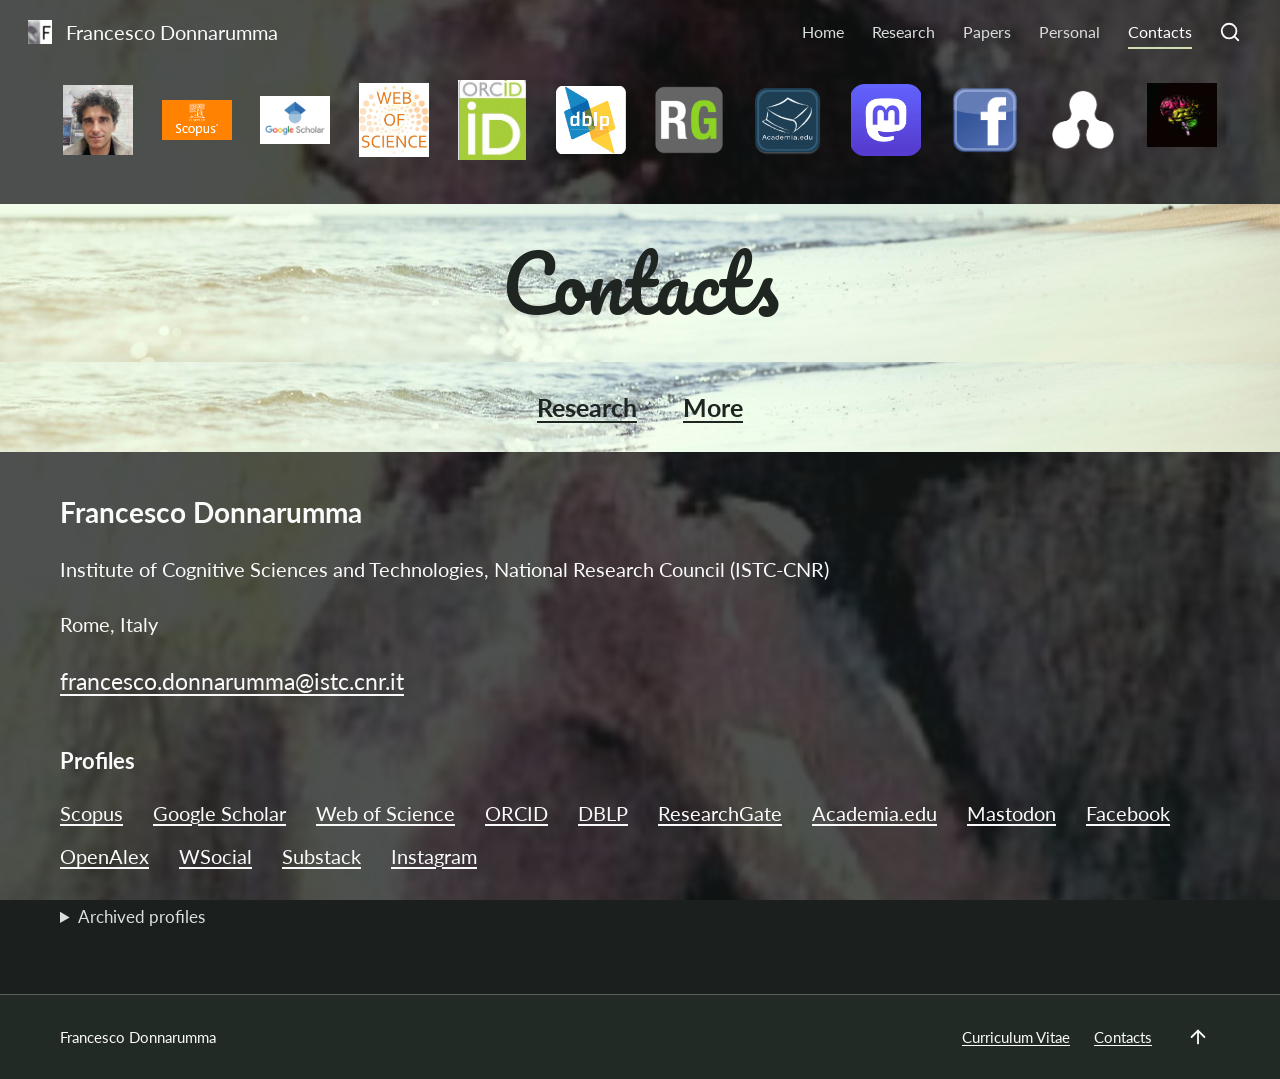
==== contacts/index.html @ 8c65efda "Add offline personal website with official OpenAlex logo and current CV" ====
<!doctype html>
<html lang="en">
<head>
  <meta charset="utf-8">
  <meta name="viewport" content="width=device-width, initial-scale=1">
  <meta name="description" content="Researcher at ISTC-CNR. Computational models of cognition, active inference, social interaction and planning.">
  <meta name="robots" content="noindex, nofollow">
  <meta name="theme-color" content="#252928">
  <meta property="og:type" content="website">
  <meta property="og:title" content="Contacts | Francesco Donnarumma">
  <meta property="og:description" content="Researcher at ISTC-CNR. Computational models of cognition, active inference, social interaction and planning.">
  <meta property="og:url" content="https://donnarumma.github.io/contacts/">
  <meta property="og:image" content="https://donnarumma.github.io/assets/images/research-3-0.jpg">
  <title>Contacts | Francesco Donnarumma</title>
  <link rel="canonical" href="https://donnarumma.github.io/contacts/">
  <link rel="icon" href="../assets/images/site-logo.gif">
  <link rel="stylesheet" href="../assets/css/site.css">
  <style>body { background-image: url('../assets/images/angel-background.jpg'); } .page-banner, .name-banner, .page-links { background-image: url('../assets/images/shoreline-banner.jpg'); }</style>
  <script defer src="../assets/vendor/lucide.min.js"></script>
  <script defer src="../assets/js/search-index.js"></script>
  <script defer src="../assets/js/site.js"></script>
</head>
<body data-page="contacts" data-prefix="../">
  <a class="skip-link" href="#main">Skip to main content</a>
  <header class="site-header" id="top">
    <div class="topbar">
      <a class="brand" href="../index.html"><img src="../assets/images/site-logo.gif" alt="" width="24" height="24"><span>Francesco Donnarumma</span></a>
      <div class="navigation-tools">
        <nav aria-label="Main navigation" id="navigation"><a href="../home/index.html">Home</a><a href="../research/index.html">Research</a><a href="../papers/index.html">Papers</a><a href="../personal/index.html">Personal</a><a href="../contacts/index.html" aria-current="page">Contacts</a></nav>
        <button class="icon-button search-toggle" type="button" data-search-open title="Search this site" aria-label="Search this site" hidden><i data-lucide="search" aria-hidden="true"></i></button>
        <button class="icon-button menu-toggle" type="button" data-menu-toggle aria-label="Open navigation" aria-expanded="false" aria-controls="navigation" hidden><i data-lucide="menu" aria-hidden="true"></i></button>
      </div>
    </div>
    <div class="profile-strip" aria-label="Academic and public profiles"><a class="profile-link" href="https://www.istc.cnr.it/en/people/francesco-donnarumma" title="ISTC-CNR"><img src="../assets/images/profile-istc-cnr.jpg" alt="ISTC-CNR" width="649" height="649" class="" loading="eager" decoding="async"></a><a class="profile-link" href="https://www.scopus.com/authid/detail.uri?authorId=36665940900" title="Scopus"><img src="../assets/images/profile-scopus.png" alt="Scopus" width="1080" height="614" class="" loading="eager" decoding="async"></a><a class="profile-link" href="https://scholar.google.it/citations?user=cz9mqq4AAAAJ" title="Google Scholar"><img src="../assets/images/profile-google-scholar.png" alt="Google Scholar" width="1280" height="894" class="" loading="eager" decoding="async"></a><a class="profile-link" href="https://www.webofscience.com/wos/author/record/F-6894-2014" title="Web of Science"><img src="../assets/images/profile-web-of-science.png" alt="Web of Science" width="487" height="508" class="" loading="eager" decoding="async"></a><a class="profile-link" href="https://orcid.org/0000-0003-4248-5360" title="ORCID"><img src="../assets/images/profile-orcid.png" alt="ORCID" width="149" height="175" class="" loading="eager" decoding="async"></a><a class="profile-link" href="https://dblp.org/pid/51/5522.html" title="DBLP"><img src="../assets/images/profile-dblp.png" alt="DBLP" width="536" height="526" class="" loading="eager" decoding="async"></a><a class="profile-link" href="https://www.researchgate.net/profile/Francesco-Donnarumma" title="ResearchGate"><img src="../assets/images/profile-researchgate.png" alt="ResearchGate" width="401" height="394" class="" loading="eager" decoding="async"></a><a class="profile-link" href="https://cnr-it.academia.edu/FrancescoDonnarumma" title="Academia.edu"><img src="../assets/images/profile-academia-edu.png" alt="Academia.edu" width="512" height="512" class="" loading="eager" decoding="async"></a><a class="profile-link" href="https://fediscience.org/@francesco_donnarumma" title="Mastodon"><img src="../assets/images/profile-mastodon.png" alt="Mastodon" width="496" height="512" class="" loading="eager" decoding="async"></a><a class="profile-link" href="https://www.facebook.com/DonnarummaFrancesco" title="Facebook"><img src="../assets/images/profile-facebook.png" alt="Facebook" width="1280" height="1280" class="" loading="eager" decoding="async"></a><a class="profile-link profile-openalex" href="https://openalex.org/authors/A5048689229" title="OpenAlex"><img src="../assets/images/profile-openalex.png" alt="OpenAlex" width="526" height="526" class="" loading="eager" decoding="async"></a><img src="../assets/images/brain-animation.gif" alt="Animated brain" width="99" height="90" class="brain" loading="eager" decoding="async"></div>
  </header>
  <main id="main"><section class="page-banner"><h1>Contacts</h1></section><nav class="page-links" aria-label="Related pages"><a href="../research/index.html" class="">Research</a><a href="../researchmore/index.html" class="">More</a></nav><section class="surface contacts-section"><div class="content-width"><h2>Francesco Donnarumma</h2><p>Institute of Cognitive Sciences and Technologies, National Research Council (ISTC-CNR)</p><p>Rome, Italy</p><p class="email"><a href="mailto:francesco.donnarumma@istc.cnr.it" class="">francesco.donnarumma@istc.cnr.it</a></p><h3>Profiles</h3><ul class="contact-links"><li><a href="https://www.scopus.com/authid/detail.uri?authorId=36665940900" class="">Scopus</a></li><li><a href="https://scholar.google.it/citations?user=cz9mqq4AAAAJ" class="">Google Scholar</a></li><li><a href="https://www.webofscience.com/wos/author/record/F-6894-2014" class="">Web of Science</a></li><li><a href="https://orcid.org/0000-0003-4248-5360" class="">ORCID</a></li><li><a href="https://dblp.org/pid/51/5522.html" class="">DBLP</a></li><li><a href="https://www.researchgate.net/profile/Francesco-Donnarumma" class="">ResearchGate</a></li><li><a href="https://cnr-it.academia.edu/FrancescoDonnarumma" class="">Academia.edu</a></li><li><a href="https://fediscience.org/@francesco_donnarumma" class="">Mastodon</a></li><li><a href="https://www.facebook.com/DonnarummaFrancesco" class="">Facebook</a></li><li><a href="https://openalex.org/authors/A5048689229" class="">OpenAlex</a></li><li><a href="https://wsocial.eu/profile/fran-donnarumma.wsocial.eu" class="">WSocial</a></li><li><a href="https://substack.com/@donnarummafrancesco" class="">Substack</a></li><li><a href="https://www.instagram.com/francesco___donnarumma/" class="">Instagram</a></li></ul><details class="archived-profiles"><summary>Archived profiles</summary><ul class="contact-links"><li><a href="https://x.com/FranDonnarumma" class="">X / Twitter</a></li><li><a href="https://www.linkedin.com/in/francesco-donnarumma/" class="">LinkedIn</a></li></ul></details></div></section></main>
  <footer class="site-footer">
    <div class="content-width footer-inner"><span>Francesco Donnarumma</span><nav aria-label="Footer"><a href="../assets/downloads/francesco-donnarumma-cv.pdf">Curriculum Vitae</a><a href="../contacts/index.html">Contacts</a><a class="icon-button" href="#top" title="Back to top" aria-label="Back to top"><i data-lucide="arrow-up" aria-hidden="true"></i></a></nav></div>
  </footer>
  <dialog class="search-dialog" aria-labelledby="search-heading">
    <div class="dialog-heading"><h2 id="search-heading">Search</h2><button class="icon-button" type="button" data-search-close title="Close search" aria-label="Close search"><i data-lucide="x" aria-hidden="true"></i></button></div>
    <form role="search" class="site-search"><label for="site-query" class="sr-only">Search this site</label><input id="site-query" name="q" type="search" autocomplete="off" placeholder="Search this site"><button class="icon-button" type="submit" title="Search" aria-label="Search"><i data-lucide="search" aria-hidden="true"></i></button></form>
    <p class="search-status" role="status"></p><ol class="search-results"></ol>
  </dialog>
</body>
</html>
---- assets/css/site.css ----
@font-face { font-family: Lato; src: url('../fonts/Lato-Regular.ttf') format('truetype'); font-weight: 400; font-style: normal; font-display: swap; }
@font-face { font-family: Lato; src: url('../fonts/Lato-Bold.ttf') format('truetype'); font-weight: 700; font-style: normal; font-display: swap; }
@font-face { font-family: Lato; src: url('../fonts/Lato-Italic.ttf') format('truetype'); font-weight: 400; font-style: italic; font-display: swap; }
@font-face { font-family: Pacifico; src: url('../fonts/Pacifico-Regular.ttf') format('truetype'); font-weight: 400; font-style: normal; font-display: swap; }

:root { color-scheme: dark; --ink: #fafafa; --muted: #d8ddda; --line: #68716b; --focus: #ffdf86; }
* { box-sizing: border-box; letter-spacing: 0; }
[hidden] { display: none !important; }
html { scroll-padding-top: 24px; }
body { margin: 0; font: 400 20px/1.55 Lato, Arial, sans-serif; color: var(--ink); background: #303632 center / cover fixed; }
a { color: inherit; text-underline-offset: .16em; overflow-wrap: anywhere; }
a:hover { color: var(--focus); }
a:focus-visible, button:focus-visible, input:focus-visible, select:focus-visible, summary:focus-visible { outline: 3px solid var(--focus); outline-offset: 5px; }
button, input, select { font: inherit; }
button, select { cursor: pointer; }
button { color: inherit; }
img { max-width: 100%; height: auto; }
svg { width: 22px; height: 22px; flex: none; pointer-events: none; }
figure, h1, h2, h3, p { margin: 0; }
h2 { font-size: 28px; line-height: 1.3; font-weight: 700; }
h3 { font-size: 22px; }
p + p { margin-top: 24px; }
.content-width { width: min(1160px, calc(100% - 64px)); margin-inline: auto; }
.surface { background-color: rgb(22 26 24 / 76%); }
.sr-only { position: absolute; width: 1px; height: 1px; padding: 0; margin: -1px; overflow: hidden; clip: rect(0,0,0,0); white-space: nowrap; border: 0; }
.skip-link { position: absolute; z-index: 50; top: -100px; left: 16px; background: #fff; color: #111; padding: 12px; }
.skip-link:focus { top: 10px; }

.site-header { background: rgb(16 20 18 / 75%); }
.topbar { min-height: 64px; display: flex; justify-content: space-between; align-items: center; gap: 24px; padding: 8px 28px; }
.brand { display: flex; align-items: center; gap: 14px; text-decoration: none; font-size: 20px; line-height: 1.3; }
.brand img { width: 24px; height: 24px; object-fit: contain; flex-shrink: 0; }
.navigation-tools { display: flex; gap: 16px; align-items: center; }
#navigation { display: flex; align-items: center; gap: 28px; font-size: 16px; }
#navigation a { color: var(--muted); text-decoration: none; padding-block: 10px; }
#navigation a:hover, #navigation a[aria-current] { color: #fff; }
#navigation a[aria-current] { text-decoration: underline; text-decoration-color: #d1dfb3; text-decoration-thickness: 2px; text-underline-offset: 9px; }
.icon-button { display: inline-flex; align-items: center; justify-content: center; width: 44px; height: 44px; padding: 0; border: 0; background: transparent; border-radius: 4px; flex-shrink: 0; }
.icon-button:hover { background-color: rgb(255 255 255 / 12%); color: var(--focus); }
.menu-toggle { display: none; }
.profile-strip { width: min(1160px, calc(100% - 64px)); margin: auto; min-height: 140px; padding: 16px 0 30px; display: grid; grid-template-columns: repeat(12, minmax(0, 1fr)); align-items: start; justify-items: center; gap: 22px; }
.profile-link { display: flex; align-items: center; justify-content: center; width: 70px; height: 80px; border-radius: 4px; }
.profile-link img { width: auto; max-height: 80px; max-width: 70px; object-fit: contain; transition: transform .15s; }
.profile-link:hover img { transform: translateY(-3px); }
.profile-openalex img { width: calc(100% - 8px); max-height: calc(100% - 8px); }
.brain { width: 70px; height: 70px; object-fit: contain; }

.page-banner, .name-banner, .page-links { background: #e0ece0 center / cover; color: #1f2521; }
.page-banner { min-height: 158px; display: grid; place-items: center; padding: 20px; }
.page-banner h1 { font: 400 76px/1.3 Pacifico, cursive; text-align: center; }
.page-links { display: flex; flex-wrap: wrap; gap: 16px 46px; justify-content: center; align-items: center; min-height: 90px; padding: 20px 24px; font-size: 25px; font-weight: 700; }
.page-links a:hover { color: #14654d; }
.name-banner { padding-block: 18px; }
.name-letters { width: min(960px, calc(100% - 48px)); margin: auto; }
.letter-row { display: flex; justify-content: center; align-items: center; gap: 30px; height: 82px; }
.letter-row img { width: 66px; height: 64px; object-fit: contain; min-width: 0; }
.home-media { padding-block: 28px; }
.media-layout { display: grid; grid-template-columns: 370px minmax(0, 1fr); gap: 120px; align-items: start; }
.angel { height: 490px; }
.angel img { width: 100%; height: 100%; object-fit: contain; object-position: top center; }
.video-grid { display: grid; grid-template-columns: repeat(2, minmax(0, 1fr)); gap: 28px; }
.video { position: relative; display: block; aspect-ratio: 4 / 3; background: #101412; overflow: hidden; }
.video > img { display: block; width: 100%; height: 100%; object-fit: cover; }
.video-play { position: absolute; left: 50%; top: 50%; transform: translate(-50%, -50%); width: 64px; height: 46px; display: grid; place-items: center; background: #e81c3a; border-radius: 8px; color: #fff; }
.video-play svg { fill: currentColor; width: 24px; }
.video:hover .video-play { background: #b20b29; }
.video-title { position: absolute; bottom: 0; width: 100%; background: rgb(8 12 10 / 88%); color: #fff; padding: 7px 12px; font-size: 16px; font-weight: 700; line-height: 1.4; }
.highlights { padding-block: 36px 56px; border-top: 1px solid rgb(255 255 255 / 15%); }
.highlights ul { margin: 24px 0 0; padding-left: 24px; }
.highlights li { margin-bottom: 18px; padding-left: 8px; }

.research-section { padding-block: 32px 46px; }
.research-layout { display: grid; grid-template-columns: 366px minmax(0, 1fr); gap: 42px; align-items: center; }
.research-layout > img { width: 100%; max-height: 500px; object-fit: contain; object-position: top; }
.research-layout p + p { margin-top: 48px; }
.prose { max-width: 1100px; }
.prose p + p { margin-top: 30px; }
.prose p { overflow-wrap: anywhere; }
.publication-tools { border-bottom: 1px solid var(--line); padding-block: 18px; }
.paper-filters { display: flex; gap: 12px; align-items: center; font-size: 16px; }
.filter-query { display: flex; align-items: center; gap: 10px; border: 1px solid #8f9992; border-radius: 4px; padding: 0 12px; min-width: 0; max-width: 560px; flex: 1; background: #202923; }
.filter-query input { min-width: 0; width: 100%; height: 42px; border: 0; color: #fff; background: transparent; }
input::placeholder { color: #c1c9c3; opacity: 1; }
.filter-year select { max-width: 150px; border: 1px solid #8f9992; border-radius: 4px; background: #202923; color: #fff; padding: 8px 28px 8px 10px; min-height: 44px; }
.paper-count { min-width: 82px; white-space: nowrap; margin-left: auto; font-size: 15px; color: #dce5de; text-align: right; }
.publication { padding-block: 32px; border-bottom: 1px solid rgb(255 255 255 / 12%); scroll-margin-top: 20px; }
.publication:nth-child(even) { background-color: rgb(33 40 35 / 82%); }
.publication p + p { margin-top: 16px; }
.paper-title { font-size: 22px; line-height: 1.45; }
.paper-detail { color: #e2e8e4; overflow-wrap: anywhere; }
.paper-title em { font-style: italic; }
.publication:target { border-left: 5px solid var(--focus); background-color: rgb(37 57 42 / 95%); }
.no-papers { padding-block: 48px; min-height: 180px; }
.map-section { padding-block: 28px; }
.map-section figure { max-width: 960px; margin: auto; }
.map-section img { display: block; width: 100%; }
.map-section figcaption { margin-top: 24px; }
.map-section figcaption:empty { display: none; }
.social-section { padding-block: 36px 48px; }
.contacts-section { min-height: 520px; padding-block: 42px 64px; }
.contacts-section h2 { margin-bottom: 24px; }
.contacts-section h3 { margin-top: 44px; }
.email { font-size: 23px; }
.contact-links { list-style: none; padding: 0; margin: 20px 0; display: flex; flex-wrap: wrap; gap: 12px 30px; }
.archived-profiles { margin-top: 32px; color: #dce0dd; font-size: 17px; }
.archived-profiles summary { cursor: pointer; width: fit-content; }
.site-footer { background-color: #222a25; border-top: 1px solid #57645b; font-size: 15px; }
.footer-inner { padding-block: 20px; display: flex; align-items: center; justify-content: space-between; gap: 20px; }
.site-footer nav { display: flex; flex-wrap: wrap; align-items: center; gap: 24px; }

.search-dialog { border: 1px solid #bdc8c0; border-radius: 6px; width: min(700px, calc(100% - 32px)); max-height: min(740px, calc(100dvh - 48px)); padding: 24px; background: #f6f8f5; color: #1e3026; }
.search-dialog::backdrop { background: rgb(0 0 0 / 70%); }
.dialog-heading { display: flex; justify-content: space-between; align-items: center; margin-bottom: 20px; }
.search-dialog .icon-button:hover { background: #dde6de; color: #123d26; }
.site-search { display: flex; border: 1px solid #7e9687; border-radius: 4px; padding: 4px 8px; gap: 12px; }
.site-search input { background: transparent; border: 0; min-width: 0; flex: 1; color: #1e3026; }
.site-search input::placeholder { color: #506858; }
.search-status { font-size: 15px; margin: 14px 0; }
.search-results { margin: 0; padding: 0; list-style: none; }
.search-results li { border-top: 1px solid #c7d4c9; padding-block: 18px; }
.search-results a { font-size: 19px; font-weight: 700; }
.search-results a:hover { color: #236447; }
.search-results p { font-size: 15px; line-height: 1.5; margin-top: 8px; color: #445a4a; }
.search-results small { display: block; color: #486a54; margin-bottom: 3px; }

@media (min-width: 1600px) {
  .media-layout { gap: 100px; }
}
@media (max-width: 1100px) {
  .profile-strip { gap: 14px; }
  .profile-link { width: 56px; height: 64px; }
  .profile-link img, .brain { max-width: 56px; max-height: 64px; }
  .media-layout { grid-template-columns: 32% minmax(0, 1fr); gap: 48px; }
  .angel { height: 440px; }
  .research-layout { grid-template-columns: 32% minmax(0, 1fr); gap: 30px; }
  #navigation { gap: 18px; }
  .topbar { gap: 12px; padding-inline: 20px; }
}
@media (max-width: 800px) {
  body { font-size: 18px; background-attachment: scroll; }
  .content-width { width: calc(100% - 40px); }
  .topbar { flex-wrap: wrap; min-height: 64px; }
  .brand { font-size: 18px; gap: 8px; }
  .brand img { width: 20px; height: 20px; }
  .navigation-tools { gap: 2px; }
  #navigation { width: 100%; justify-content: center; gap: 18px; }
  body.enhanced #navigation { display: none; width: 100%; background: #253129; padding: 18px 20px; position: absolute; top: 64px; left: 0; z-index: 10; flex-wrap: wrap; border-bottom: 1px solid #788a7d; }
  body.enhanced #navigation.is-open { display: flex; }
  body:not(.enhanced) .navigation-tools { flex-basis: 100%; }
  body:not(.enhanced) #navigation { flex-wrap: wrap; }
  .menu-toggle { display: inline-flex; }
  .profile-strip { grid-template-columns: repeat(6, minmax(0, 1fr)); width: calc(100% - 40px); gap: 10px 16px; padding: 10px 0 20px; min-height: 146px; align-items: center; }
  .profile-link { height: 50px; width: 48px; }
  .profile-link img, .brain { max-width: 48px; max-height: 50px; }
  .page-banner { min-height: 122px; padding: 18px; }
  .page-banner h1 { font-size: 55px; }
  .page-links { font-size: 20px; min-height: 74px; gap: 12px 28px; }
  .name-banner { padding-block: 12px; }
  .letter-row { height: 66px; gap: 16px; }
  .letter-row img { width: 50px; height: 52px; }
  .name-letters { width: calc(100% - 40px); }
  .media-layout { gap: 32px; }
  .angel { height: 380px; }
  .video-grid { gap: 16px; }
  .video-title { font-size: 14px; padding: 5px 8px; }
  .video-play { width: 48px; height: 36px; }
  .research-layout { grid-template-columns: 30% minmax(0, 1fr); align-items: start; }
  .research-layout p + p { margin-top: 24px; }
  .paper-title { font-size: 20px; }
  .publication { padding-block: 28px; }
  .paper-count { min-width: 75px; }
}
@media (max-width: 540px) {
  .topbar { padding-inline: 12px; gap: 4px; }
  .brand { max-width: calc(100% - 96px); font-size: 17px; }
  .brand span { max-width: 210px; }
  .profile-strip { gap: 10px; }
  .letter-row { height: 48px; gap: 7px; }
  .letter-row img { width: 28px; height: 34px; }
  .name-letters { width: calc(100% - 24px); }
  .page-banner h1 { font-size: 48px; }
  .page-links { font-size: 18px; gap: 12px 20px; }
  .media-layout { grid-template-columns: 1fr; gap: 24px; }
  .angel { height: auto; max-height: none; }
  .angel img { display: block; width: min(260px, 100%); height: 348px; margin: auto; }
  .video-grid { gap: 16px 12px; }
  .video-title { font-size: 13px; }
  .highlights { padding-block: 30px; }
  h2 { font-size: 25px; }
  .research-layout { grid-template-columns: 1fr; gap: 28px; }
  .research-layout > img { width: min(300px, 100%); max-height: 350px; margin-inline: auto; }
  .paper-filters { flex-wrap: wrap; gap: 10px; }
  .filter-query { flex-basis: 100%; max-width: none; }
  .filter-year { flex: 1; }
  .filter-year select { width: 100%; max-width: none; }
  .paper-count { flex: 1; }
  .publication { padding-block: 24px; }
  .publication p + p { margin-top: 14px; }
  .contact-links { gap: 14px 24px; }
  .email { font-size: 20px; }
  .footer-inner { flex-direction: column; align-items: flex-start; gap: 8px; }
  .site-footer nav { justify-content: space-between; width: 100%; gap: 16px; }
  .search-dialog { padding: 18px; }
}
@media (prefers-reduced-motion: reduce) {
  *, *::before, *::after { scroll-behavior: auto !important; transition: none !important; }
}
@media print {
  body { background: white !important; color: black; font-size: 11pt; }
  .site-header, .page-links, .publication-tools, .site-footer, .search-dialog, .skip-link { display: none !important; }
  .surface, .page-banner, .publication:nth-child(even) { background: white !important; color: black; }
  .content-width { width: 100%; }
  .paper-detail { color: #222; }
  .publication { break-inside: avoid; padding-block: 15px; }
  .page-banner { min-height: 80px; }
  .page-banner h1 { font: 700 28pt Lato, sans-serif; }
}
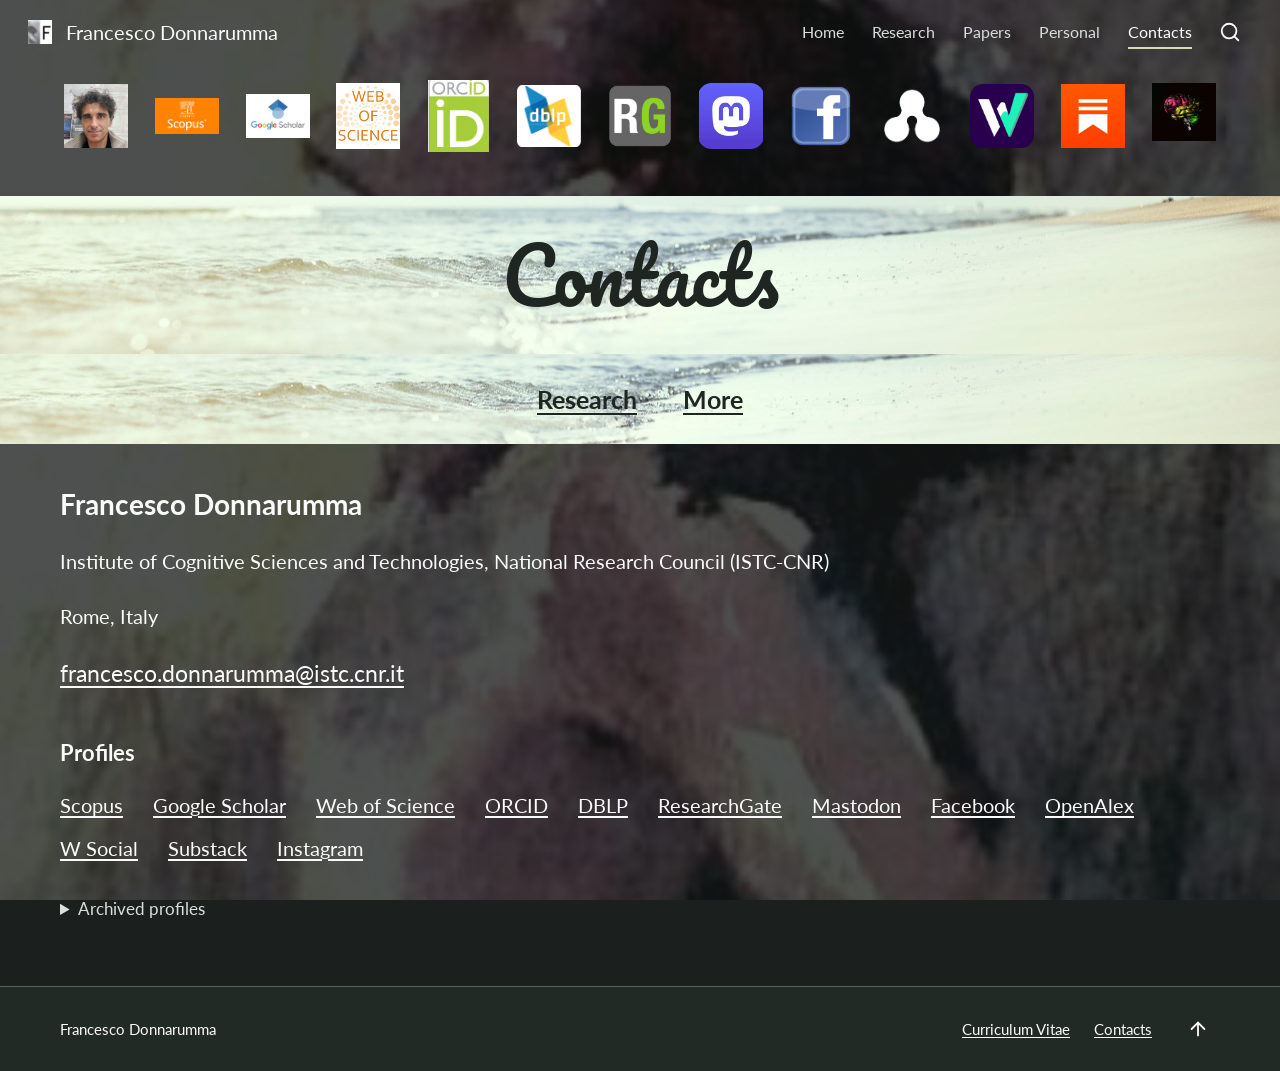
==== commit 3936d6b0: "Promote W Social and Substack profiles" ====
--- a/contacts/index.html
+++ b/contacts/index.html
@@ -31,9 +31,9 @@
         <button class="icon-button menu-toggle" type="button" data-menu-toggle aria-label="Open navigation" aria-expanded="false" aria-controls="navigation" hidden><i data-lucide="menu" aria-hidden="true"></i></button>
       </div>
     </div>
-    <div class="profile-strip" aria-label="Academic and public profiles"><a class="profile-link" href="https://www.istc.cnr.it/en/people/francesco-donnarumma" title="ISTC-CNR"><img src="../assets/images/profile-istc-cnr.jpg" alt="ISTC-CNR" width="649" height="649" class="" loading="eager" decoding="async"></a><a class="profile-link" href="https://www.scopus.com/authid/detail.uri?authorId=36665940900" title="Scopus"><img src="../assets/images/profile-scopus.png" alt="Scopus" width="1080" height="614" class="" loading="eager" decoding="async"></a><a class="profile-link" href="https://scholar.google.it/citations?user=cz9mqq4AAAAJ" title="Google Scholar"><img src="../assets/images/profile-google-scholar.png" alt="Google Scholar" width="1280" height="894" class="" loading="eager" decoding="async"></a><a class="profile-link" href="https://www.webofscience.com/wos/author/record/F-6894-2014" title="Web of Science"><img src="../assets/images/profile-web-of-science.png" alt="Web of Science" width="487" height="508" class="" loading="eager" decoding="async"></a><a class="profile-link" href="https://orcid.org/0000-0003-4248-5360" title="ORCID"><img src="../assets/images/profile-orcid.png" alt="ORCID" width="149" height="175" class="" loading="eager" decoding="async"></a><a class="profile-link" href="https://dblp.org/pid/51/5522.html" title="DBLP"><img src="../assets/images/profile-dblp.png" alt="DBLP" width="536" height="526" class="" loading="eager" decoding="async"></a><a class="profile-link" href="https://www.researchgate.net/profile/Francesco-Donnarumma" title="ResearchGate"><img src="../assets/images/profile-researchgate.png" alt="ResearchGate" width="401" height="394" class="" loading="eager" decoding="async"></a><a class="profile-link" href="https://cnr-it.academia.edu/FrancescoDonnarumma" title="Academia.edu"><img src="../assets/images/profile-academia-edu.png" alt="Academia.edu" width="512" height="512" class="" loading="eager" decoding="async"></a><a class="profile-link" href="https://fediscience.org/@francesco_donnarumma" title="Mastodon"><img src="../assets/images/profile-mastodon.png" alt="Mastodon" width="496" height="512" class="" loading="eager" decoding="async"></a><a class="profile-link" href="https://www.facebook.com/DonnarummaFrancesco" title="Facebook"><img src="../assets/images/profile-facebook.png" alt="Facebook" width="1280" height="1280" class="" loading="eager" decoding="async"></a><a class="profile-link profile-openalex" href="https://openalex.org/authors/A5048689229" title="OpenAlex"><img src="../assets/images/profile-openalex.png" alt="OpenAlex" width="526" height="526" class="" loading="eager" decoding="async"></a><img src="../assets/images/brain-animation.gif" alt="Animated brain" width="99" height="90" class="brain" loading="eager" decoding="async"></div>
+    <div class="profile-strip" aria-label="Academic and public profiles"><a href="https://www.istc.cnr.it/en/people/francesco-donnarumma" class="profile-link" target="_blank" rel="noopener noreferrer" title="ISTC-CNR"><img src="../assets/images/profile-istc-cnr.jpg" alt="ISTC-CNR" width="649" height="649" class="" loading="eager" decoding="async"></a><a href="https://www.scopus.com/authid/detail.uri?authorId=36665940900" class="profile-link" target="_blank" rel="noopener noreferrer" title="Scopus"><img src="../assets/images/profile-scopus.png" alt="Scopus" width="1080" height="614" class="" loading="eager" decoding="async"></a><a href="https://scholar.google.it/citations?user=cz9mqq4AAAAJ" class="profile-link" target="_blank" rel="noopener noreferrer" title="Google Scholar"><img src="../assets/images/profile-google-scholar.png" alt="Google Scholar" width="1280" height="894" class="" loading="eager" decoding="async"></a><a href="https://www.webofscience.com/wos/author/record/F-6894-2014" class="profile-link" target="_blank" rel="noopener noreferrer" title="Web of Science"><img src="../assets/images/profile-web-of-science.png" alt="Web of Science" width="487" height="508" class="" loading="eager" decoding="async"></a><a href="https://orcid.org/0000-0003-4248-5360" class="profile-link" target="_blank" rel="noopener noreferrer" title="ORCID"><img src="../assets/images/profile-orcid.png" alt="ORCID" width="149" height="175" class="" loading="eager" decoding="async"></a><a href="https://dblp.org/pid/51/5522.html" class="profile-link" target="_blank" rel="noopener noreferrer" title="DBLP"><img src="../assets/images/profile-dblp.png" alt="DBLP" width="536" height="526" class="" loading="eager" decoding="async"></a><a href="https://www.researchgate.net/profile/Francesco-Donnarumma" class="profile-link" target="_blank" rel="noopener noreferrer" title="ResearchGate"><img src="../assets/images/profile-researchgate.png" alt="ResearchGate" width="401" height="394" class="" loading="eager" decoding="async"></a><a href="https://fediscience.org/@francesco_donnarumma" class="profile-link" target="_blank" rel="noopener noreferrer" title="Mastodon"><img src="../assets/images/profile-mastodon.png" alt="Mastodon" width="496" height="512" class="" loading="eager" decoding="async"></a><a href="https://www.facebook.com/DonnarummaFrancesco" class="profile-link" target="_blank" rel="noopener noreferrer" title="Facebook"><img src="../assets/images/profile-facebook.png" alt="Facebook" width="1280" height="1280" class="" loading="eager" decoding="async"></a><a href="https://openalex.org/authors/A5048689229" class="profile-link profile-openalex" target="_blank" rel="noopener noreferrer" title="OpenAlex"><img src="../assets/images/profile-openalex.png" alt="OpenAlex" width="526" height="526" class="" loading="eager" decoding="async"></a><a href="https://wsocial.eu/profile/fran-donnarumma.wsocial.eu" class="profile-link" target="_blank" rel="noopener noreferrer" title="W Social"><img src="../assets/images/profile-wsocial.png" alt="W Social" width="180" height="180" class="" loading="eager" decoding="async"></a><a href="https://substack.com/@donnarummafrancesco" class="profile-link" target="_blank" rel="noopener noreferrer" title="Substack"><img src="../assets/images/profile-substack.png" alt="Substack" width="180" height="180" class="" loading="eager" decoding="async"></a><img src="../assets/images/brain-animation.gif" alt="Animated brain" width="99" height="90" class="brain" loading="eager" decoding="async"></div>
   </header>
-  <main id="main"><section class="page-banner"><h1>Contacts</h1></section><nav class="page-links" aria-label="Related pages"><a href="../research/index.html" class="">Research</a><a href="../researchmore/index.html" class="">More</a></nav><section class="surface contacts-section"><div class="content-width"><h2>Francesco Donnarumma</h2><p>Institute of Cognitive Sciences and Technologies, National Research Council (ISTC-CNR)</p><p>Rome, Italy</p><p class="email"><a href="mailto:francesco.donnarumma@istc.cnr.it" class="">francesco.donnarumma@istc.cnr.it</a></p><h3>Profiles</h3><ul class="contact-links"><li><a href="https://www.scopus.com/authid/detail.uri?authorId=36665940900" class="">Scopus</a></li><li><a href="https://scholar.google.it/citations?user=cz9mqq4AAAAJ" class="">Google Scholar</a></li><li><a href="https://www.webofscience.com/wos/author/record/F-6894-2014" class="">Web of Science</a></li><li><a href="https://orcid.org/0000-0003-4248-5360" class="">ORCID</a></li><li><a href="https://dblp.org/pid/51/5522.html" class="">DBLP</a></li><li><a href="https://www.researchgate.net/profile/Francesco-Donnarumma" class="">ResearchGate</a></li><li><a href="https://cnr-it.academia.edu/FrancescoDonnarumma" class="">Academia.edu</a></li><li><a href="https://fediscience.org/@francesco_donnarumma" class="">Mastodon</a></li><li><a href="https://www.facebook.com/DonnarummaFrancesco" class="">Facebook</a></li><li><a href="https://openalex.org/authors/A5048689229" class="">OpenAlex</a></li><li><a href="https://wsocial.eu/profile/fran-donnarumma.wsocial.eu" class="">WSocial</a></li><li><a href="https://substack.com/@donnarummafrancesco" class="">Substack</a></li><li><a href="https://www.instagram.com/francesco___donnarumma/" class="">Instagram</a></li></ul><details class="archived-profiles"><summary>Archived profiles</summary><ul class="contact-links"><li><a href="https://x.com/FranDonnarumma" class="">X / Twitter</a></li><li><a href="https://www.linkedin.com/in/francesco-donnarumma/" class="">LinkedIn</a></li></ul></details></div></section></main>
+  <main id="main"><section class="page-banner"><h1>Contacts</h1></section><nav class="page-links" aria-label="Related pages"><a href="../research/index.html" class="">Research</a><a href="../researchmore/index.html" class="">More</a></nav><section class="surface contacts-section"><div class="content-width"><h2>Francesco Donnarumma</h2><p>Institute of Cognitive Sciences and Technologies, National Research Council (ISTC-CNR)</p><p>Rome, Italy</p><p class="email"><a href="mailto:francesco.donnarumma@istc.cnr.it" class="">francesco.donnarumma@istc.cnr.it</a></p><h3>Profiles</h3><ul class="contact-links"><li><a href="https://www.scopus.com/authid/detail.uri?authorId=36665940900" class="" target="_blank" rel="noopener noreferrer">Scopus</a></li><li><a href="https://scholar.google.it/citations?user=cz9mqq4AAAAJ" class="" target="_blank" rel="noopener noreferrer">Google Scholar</a></li><li><a href="https://www.webofscience.com/wos/author/record/F-6894-2014" class="" target="_blank" rel="noopener noreferrer">Web of Science</a></li><li><a href="https://orcid.org/0000-0003-4248-5360" class="" target="_blank" rel="noopener noreferrer">ORCID</a></li><li><a href="https://dblp.org/pid/51/5522.html" class="" target="_blank" rel="noopener noreferrer">DBLP</a></li><li><a href="https://www.researchgate.net/profile/Francesco-Donnarumma" class="" target="_blank" rel="noopener noreferrer">ResearchGate</a></li><li><a href="https://fediscience.org/@francesco_donnarumma" class="" target="_blank" rel="noopener noreferrer">Mastodon</a></li><li><a href="https://www.facebook.com/DonnarummaFrancesco" class="" target="_blank" rel="noopener noreferrer">Facebook</a></li><li><a href="https://openalex.org/authors/A5048689229" class="" target="_blank" rel="noopener noreferrer">OpenAlex</a></li><li><a href="https://wsocial.eu/profile/fran-donnarumma.wsocial.eu" class="" target="_blank" rel="noopener noreferrer">W Social</a></li><li><a href="https://substack.com/@donnarummafrancesco" class="" target="_blank" rel="noopener noreferrer">Substack</a></li><li><a href="https://www.instagram.com/francesco___donnarumma/" class="" target="_blank" rel="noopener noreferrer">Instagram</a></li></ul><details class="archived-profiles"><summary>Archived profiles</summary><ul class="contact-links"><li><a href="https://cnr-it.academia.edu/FrancescoDonnarumma" class="" target="_blank" rel="noopener noreferrer">Academia.edu</a></li><li><a href="https://x.com/FranDonnarumma" class="" target="_blank" rel="noopener noreferrer">X / Twitter</a></li><li><a href="https://www.linkedin.com/in/francesco-donnarumma/" class="" target="_blank" rel="noopener noreferrer">LinkedIn</a></li></ul></details></div></section></main>
   <footer class="site-footer">
     <div class="content-width footer-inner"><span>Francesco Donnarumma</span><nav aria-label="Footer"><a href="../assets/downloads/francesco-donnarumma-cv.pdf">Curriculum Vitae</a><a href="../contacts/index.html">Contacts</a><a class="icon-button" href="#top" title="Back to top" aria-label="Back to top"><i data-lucide="arrow-up" aria-hidden="true"></i></a></nav></div>
   </footer>
--- a/assets/css/site.css
+++ b/assets/css/site.css
@@ -38,12 +38,12 @@
 .icon-button { display: inline-flex; align-items: center; justify-content: center; width: 44px; height: 44px; padding: 0; border: 0; background: transparent; border-radius: 4px; flex-shrink: 0; }
 .icon-button:hover { background-color: rgb(255 255 255 / 12%); color: var(--focus); }
 .menu-toggle { display: none; }
-.profile-strip { width: min(1160px, calc(100% - 64px)); margin: auto; min-height: 140px; padding: 16px 0 30px; display: grid; grid-template-columns: repeat(12, minmax(0, 1fr)); align-items: start; justify-items: center; gap: 22px; }
-.profile-link { display: flex; align-items: center; justify-content: center; width: 70px; height: 80px; border-radius: 4px; }
-.profile-link img { width: auto; max-height: 80px; max-width: 70px; object-fit: contain; transition: transform .15s; }
+.profile-strip { width: min(1160px, calc(100% - 64px)); margin: auto; min-height: 132px; padding: 16px 0 30px; display: grid; grid-template-columns: repeat(13, minmax(0, 1fr)); align-items: start; justify-items: center; gap: 18px; }
+.profile-link { display: flex; align-items: center; justify-content: center; width: 64px; height: 72px; border-radius: 4px; }
+.profile-link img { width: auto; max-height: 72px; max-width: 64px; object-fit: contain; transition: transform .15s; }
 .profile-link:hover img { transform: translateY(-3px); }
 .profile-openalex img { width: calc(100% - 8px); max-height: calc(100% - 8px); }
-.brain { width: 70px; height: 70px; object-fit: contain; }
+.brain { width: 64px; height: 64px; object-fit: contain; }
 
 .page-banner, .name-banner, .page-links { background: #e0ece0 center / cover; color: #1f2521; }
 .page-banner { min-height: 158px; display: grid; place-items: center; padding: 20px; }
@@ -68,6 +68,7 @@
 .highlights { padding-block: 36px 56px; border-top: 1px solid rgb(255 255 255 / 15%); }
 .highlights ul { margin: 24px 0 0; padding-left: 24px; }
 .highlights li { margin-bottom: 18px; padding-left: 8px; }
+.highlight-meta { display: block; margin-top: 4px; color: #c4d4ce; font-size: 16px; line-height: 1.5; }
 
 .research-section { padding-block: 32px 46px; }
 .research-layout { display: grid; grid-template-columns: 366px minmax(0, 1fr); gap: 42px; align-items: center; }
@@ -127,9 +128,9 @@
   .media-layout { gap: 100px; }
 }
 @media (max-width: 1100px) {
-  .profile-strip { gap: 14px; }
-  .profile-link { width: 56px; height: 64px; }
-  .profile-link img, .brain { max-width: 56px; max-height: 64px; }
+  .profile-strip { gap: 10px; }
+  .profile-link { width: 52px; height: 60px; }
+  .profile-link img, .brain { max-width: 52px; max-height: 60px; }
   .media-layout { grid-template-columns: 32% minmax(0, 1fr); gap: 48px; }
   .angel { height: 440px; }
   .research-layout { grid-template-columns: 32% minmax(0, 1fr); gap: 30px; }
@@ -152,6 +153,7 @@
   .profile-strip { grid-template-columns: repeat(6, minmax(0, 1fr)); width: calc(100% - 40px); gap: 10px 16px; padding: 10px 0 20px; min-height: 146px; align-items: center; }
   .profile-link { height: 50px; width: 48px; }
   .profile-link img, .brain { max-width: 48px; max-height: 50px; }
+  .profile-strip .brain { display: none; }
   .page-banner { min-height: 122px; padding: 18px; }
   .page-banner h1 { font-size: 55px; }
   .page-links { font-size: 20px; min-height: 74px; gap: 12px 28px; }
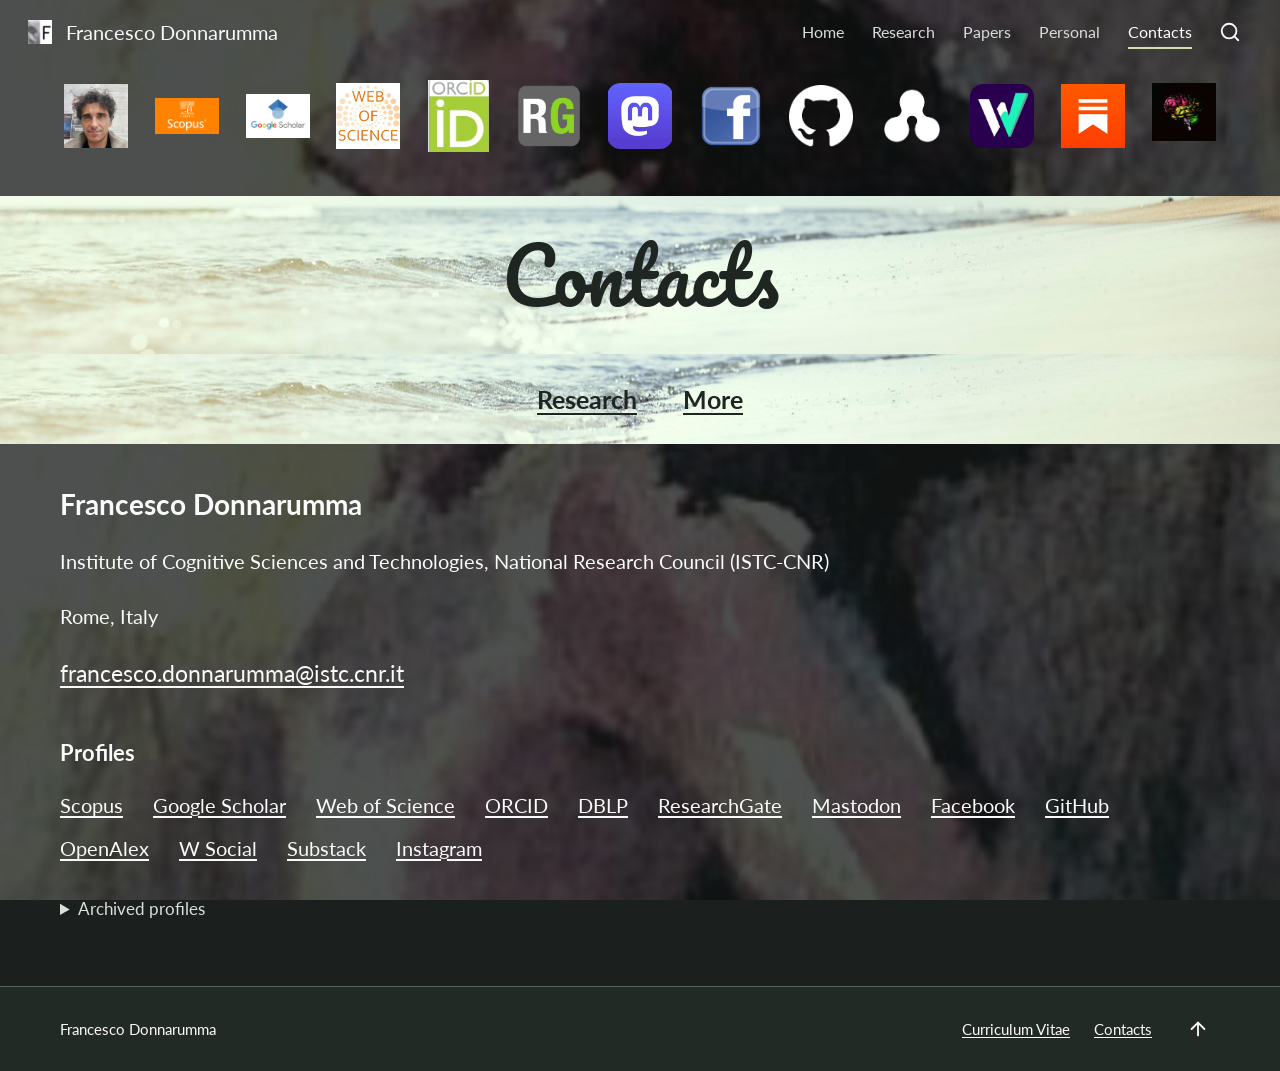
==== commit 3531bcec: "Add GitHub to primary profiles and keep DBLP in contacts" ====
--- a/contacts/index.html
+++ b/contacts/index.html
@@ -31,9 +31,9 @@
         <button class="icon-button menu-toggle" type="button" data-menu-toggle aria-label="Open navigation" aria-expanded="false" aria-controls="navigation" hidden><i data-lucide="menu" aria-hidden="true"></i></button>
       </div>
     </div>
-    <div class="profile-strip" aria-label="Academic and public profiles"><a href="https://www.istc.cnr.it/en/people/francesco-donnarumma" class="profile-link" target="_blank" rel="noopener noreferrer" title="ISTC-CNR"><img src="../assets/images/profile-istc-cnr.jpg" alt="ISTC-CNR" width="649" height="649" class="" loading="eager" decoding="async"></a><a href="https://www.scopus.com/authid/detail.uri?authorId=36665940900" class="profile-link" target="_blank" rel="noopener noreferrer" title="Scopus"><img src="../assets/images/profile-scopus.png" alt="Scopus" width="1080" height="614" class="" loading="eager" decoding="async"></a><a href="https://scholar.google.it/citations?user=cz9mqq4AAAAJ" class="profile-link" target="_blank" rel="noopener noreferrer" title="Google Scholar"><img src="../assets/images/profile-google-scholar.png" alt="Google Scholar" width="1280" height="894" class="" loading="eager" decoding="async"></a><a href="https://www.webofscience.com/wos/author/record/F-6894-2014" class="profile-link" target="_blank" rel="noopener noreferrer" title="Web of Science"><img src="../assets/images/profile-web-of-science.png" alt="Web of Science" width="487" height="508" class="" loading="eager" decoding="async"></a><a href="https://orcid.org/0000-0003-4248-5360" class="profile-link" target="_blank" rel="noopener noreferrer" title="ORCID"><img src="../assets/images/profile-orcid.png" alt="ORCID" width="149" height="175" class="" loading="eager" decoding="async"></a><a href="https://dblp.org/pid/51/5522.html" class="profile-link" target="_blank" rel="noopener noreferrer" title="DBLP"><img src="../assets/images/profile-dblp.png" alt="DBLP" width="536" height="526" class="" loading="eager" decoding="async"></a><a href="https://www.researchgate.net/profile/Francesco-Donnarumma" class="profile-link" target="_blank" rel="noopener noreferrer" title="ResearchGate"><img src="../assets/images/profile-researchgate.png" alt="ResearchGate" width="401" height="394" class="" loading="eager" decoding="async"></a><a href="https://fediscience.org/@francesco_donnarumma" class="profile-link" target="_blank" rel="noopener noreferrer" title="Mastodon"><img src="../assets/images/profile-mastodon.png" alt="Mastodon" width="496" height="512" class="" loading="eager" decoding="async"></a><a href="https://www.facebook.com/DonnarummaFrancesco" class="profile-link" target="_blank" rel="noopener noreferrer" title="Facebook"><img src="../assets/images/profile-facebook.png" alt="Facebook" width="1280" height="1280" class="" loading="eager" decoding="async"></a><a href="https://openalex.org/authors/A5048689229" class="profile-link profile-openalex" target="_blank" rel="noopener noreferrer" title="OpenAlex"><img src="../assets/images/profile-openalex.png" alt="OpenAlex" width="526" height="526" class="" loading="eager" decoding="async"></a><a href="https://wsocial.eu/profile/fran-donnarumma.wsocial.eu" class="profile-link" target="_blank" rel="noopener noreferrer" title="W Social"><img src="../assets/images/profile-wsocial.png" alt="W Social" width="180" height="180" class="" loading="eager" decoding="async"></a><a href="https://substack.com/@donnarummafrancesco" class="profile-link" target="_blank" rel="noopener noreferrer" title="Substack"><img src="../assets/images/profile-substack.png" alt="Substack" width="180" height="180" class="" loading="eager" decoding="async"></a><img src="../assets/images/brain-animation.gif" alt="Animated brain" width="99" height="90" class="brain" loading="eager" decoding="async"></div>
+    <div class="profile-strip" aria-label="Academic and public profiles"><a href="https://www.istc.cnr.it/en/people/francesco-donnarumma" class="profile-link" target="_blank" rel="noopener noreferrer" title="ISTC-CNR"><img src="../assets/images/profile-istc-cnr.jpg" alt="ISTC-CNR" width="649" height="649" class="" loading="eager" decoding="async"></a><a href="https://www.scopus.com/authid/detail.uri?authorId=36665940900" class="profile-link" target="_blank" rel="noopener noreferrer" title="Scopus"><img src="../assets/images/profile-scopus.png" alt="Scopus" width="1080" height="614" class="" loading="eager" decoding="async"></a><a href="https://scholar.google.it/citations?user=cz9mqq4AAAAJ" class="profile-link" target="_blank" rel="noopener noreferrer" title="Google Scholar"><img src="../assets/images/profile-google-scholar.png" alt="Google Scholar" width="1280" height="894" class="" loading="eager" decoding="async"></a><a href="https://www.webofscience.com/wos/author/record/F-6894-2014" class="profile-link" target="_blank" rel="noopener noreferrer" title="Web of Science"><img src="../assets/images/profile-web-of-science.png" alt="Web of Science" width="487" height="508" class="" loading="eager" decoding="async"></a><a href="https://orcid.org/0000-0003-4248-5360" class="profile-link" target="_blank" rel="noopener noreferrer" title="ORCID"><img src="../assets/images/profile-orcid.png" alt="ORCID" width="149" height="175" class="" loading="eager" decoding="async"></a><a href="https://www.researchgate.net/profile/Francesco-Donnarumma" class="profile-link" target="_blank" rel="noopener noreferrer" title="ResearchGate"><img src="../assets/images/profile-researchgate.png" alt="ResearchGate" width="401" height="394" class="" loading="eager" decoding="async"></a><a href="https://fediscience.org/@francesco_donnarumma" class="profile-link" target="_blank" rel="noopener noreferrer" title="Mastodon"><img src="../assets/images/profile-mastodon.png" alt="Mastodon" width="496" height="512" class="" loading="eager" decoding="async"></a><a href="https://www.facebook.com/DonnarummaFrancesco" class="profile-link" target="_blank" rel="noopener noreferrer" title="Facebook"><img src="../assets/images/profile-facebook.png" alt="Facebook" width="1280" height="1280" class="" loading="eager" decoding="async"></a><a href="https://github.com/donnarumma" class="profile-link" target="_blank" rel="noopener noreferrer" title="GitHub"><img src="../assets/images/profile-github.png" alt="GitHub" width="294" height="288" class="" loading="eager" decoding="async"></a><a href="https://openalex.org/authors/A5048689229" class="profile-link profile-openalex" target="_blank" rel="noopener noreferrer" title="OpenAlex"><img src="../assets/images/profile-openalex.png" alt="OpenAlex" width="526" height="526" class="" loading="eager" decoding="async"></a><a href="https://wsocial.eu/profile/fran-donnarumma.wsocial.eu" class="profile-link" target="_blank" rel="noopener noreferrer" title="W Social"><img src="../assets/images/profile-wsocial.png" alt="W Social" width="180" height="180" class="" loading="eager" decoding="async"></a><a href="https://substack.com/@donnarummafrancesco" class="profile-link" target="_blank" rel="noopener noreferrer" title="Substack"><img src="../assets/images/profile-substack.png" alt="Substack" width="180" height="180" class="" loading="eager" decoding="async"></a><img src="../assets/images/brain-animation.gif" alt="Animated brain" width="99" height="90" class="brain" loading="eager" decoding="async"></div>
   </header>
-  <main id="main"><section class="page-banner"><h1>Contacts</h1></section><nav class="page-links" aria-label="Related pages"><a href="../research/index.html" class="">Research</a><a href="../researchmore/index.html" class="">More</a></nav><section class="surface contacts-section"><div class="content-width"><h2>Francesco Donnarumma</h2><p>Institute of Cognitive Sciences and Technologies, National Research Council (ISTC-CNR)</p><p>Rome, Italy</p><p class="email"><a href="mailto:francesco.donnarumma@istc.cnr.it" class="">francesco.donnarumma@istc.cnr.it</a></p><h3>Profiles</h3><ul class="contact-links"><li><a href="https://www.scopus.com/authid/detail.uri?authorId=36665940900" class="" target="_blank" rel="noopener noreferrer">Scopus</a></li><li><a href="https://scholar.google.it/citations?user=cz9mqq4AAAAJ" class="" target="_blank" rel="noopener noreferrer">Google Scholar</a></li><li><a href="https://www.webofscience.com/wos/author/record/F-6894-2014" class="" target="_blank" rel="noopener noreferrer">Web of Science</a></li><li><a href="https://orcid.org/0000-0003-4248-5360" class="" target="_blank" rel="noopener noreferrer">ORCID</a></li><li><a href="https://dblp.org/pid/51/5522.html" class="" target="_blank" rel="noopener noreferrer">DBLP</a></li><li><a href="https://www.researchgate.net/profile/Francesco-Donnarumma" class="" target="_blank" rel="noopener noreferrer">ResearchGate</a></li><li><a href="https://fediscience.org/@francesco_donnarumma" class="" target="_blank" rel="noopener noreferrer">Mastodon</a></li><li><a href="https://www.facebook.com/DonnarummaFrancesco" class="" target="_blank" rel="noopener noreferrer">Facebook</a></li><li><a href="https://openalex.org/authors/A5048689229" class="" target="_blank" rel="noopener noreferrer">OpenAlex</a></li><li><a href="https://wsocial.eu/profile/fran-donnarumma.wsocial.eu" class="" target="_blank" rel="noopener noreferrer">W Social</a></li><li><a href="https://substack.com/@donnarummafrancesco" class="" target="_blank" rel="noopener noreferrer">Substack</a></li><li><a href="https://www.instagram.com/francesco___donnarumma/" class="" target="_blank" rel="noopener noreferrer">Instagram</a></li></ul><details class="archived-profiles"><summary>Archived profiles</summary><ul class="contact-links"><li><a href="https://cnr-it.academia.edu/FrancescoDonnarumma" class="" target="_blank" rel="noopener noreferrer">Academia.edu</a></li><li><a href="https://x.com/FranDonnarumma" class="" target="_blank" rel="noopener noreferrer">X / Twitter</a></li><li><a href="https://www.linkedin.com/in/francesco-donnarumma/" class="" target="_blank" rel="noopener noreferrer">LinkedIn</a></li></ul></details></div></section></main>
+  <main id="main"><section class="page-banner"><h1>Contacts</h1></section><nav class="page-links" aria-label="Related pages"><a href="../research/index.html" class="">Research</a><a href="../researchmore/index.html" class="">More</a></nav><section class="surface contacts-section"><div class="content-width"><h2>Francesco Donnarumma</h2><p>Institute of Cognitive Sciences and Technologies, National Research Council (ISTC-CNR)</p><p>Rome, Italy</p><p class="email"><a href="mailto:francesco.donnarumma@istc.cnr.it" class="">francesco.donnarumma@istc.cnr.it</a></p><h3>Profiles</h3><ul class="contact-links"><li><a href="https://www.scopus.com/authid/detail.uri?authorId=36665940900" class="" target="_blank" rel="noopener noreferrer">Scopus</a></li><li><a href="https://scholar.google.it/citations?user=cz9mqq4AAAAJ" class="" target="_blank" rel="noopener noreferrer">Google Scholar</a></li><li><a href="https://www.webofscience.com/wos/author/record/F-6894-2014" class="" target="_blank" rel="noopener noreferrer">Web of Science</a></li><li><a href="https://orcid.org/0000-0003-4248-5360" class="" target="_blank" rel="noopener noreferrer">ORCID</a></li><li><a href="https://dblp.org/pid/51/5522.html" class="" target="_blank" rel="noopener noreferrer">DBLP</a></li><li><a href="https://www.researchgate.net/profile/Francesco-Donnarumma" class="" target="_blank" rel="noopener noreferrer">ResearchGate</a></li><li><a href="https://fediscience.org/@francesco_donnarumma" class="" target="_blank" rel="noopener noreferrer">Mastodon</a></li><li><a href="https://www.facebook.com/DonnarummaFrancesco" class="" target="_blank" rel="noopener noreferrer">Facebook</a></li><li><a href="https://github.com/donnarumma" class="" target="_blank" rel="noopener noreferrer">GitHub</a></li><li><a href="https://openalex.org/authors/A5048689229" class="" target="_blank" rel="noopener noreferrer">OpenAlex</a></li><li><a href="https://wsocial.eu/profile/fran-donnarumma.wsocial.eu" class="" target="_blank" rel="noopener noreferrer">W Social</a></li><li><a href="https://substack.com/@donnarummafrancesco" class="" target="_blank" rel="noopener noreferrer">Substack</a></li><li><a href="https://www.instagram.com/francesco___donnarumma/" class="" target="_blank" rel="noopener noreferrer">Instagram</a></li></ul><details class="archived-profiles"><summary>Archived profiles</summary><ul class="contact-links"><li><a href="https://cnr-it.academia.edu/FrancescoDonnarumma" class="" target="_blank" rel="noopener noreferrer">Academia.edu</a></li><li><a href="https://x.com/FranDonnarumma" class="" target="_blank" rel="noopener noreferrer">X / Twitter</a></li><li><a href="https://www.linkedin.com/in/francesco-donnarumma/" class="" target="_blank" rel="noopener noreferrer">LinkedIn</a></li></ul></details></div></section></main>
   <footer class="site-footer">
     <div class="content-width footer-inner"><span>Francesco Donnarumma</span><nav aria-label="Footer"><a href="../assets/downloads/francesco-donnarumma-cv.pdf">Curriculum Vitae</a><a href="../contacts/index.html">Contacts</a><a class="icon-button" href="#top" title="Back to top" aria-label="Back to top"><i data-lucide="arrow-up" aria-hidden="true"></i></a></nav></div>
   </footer>
